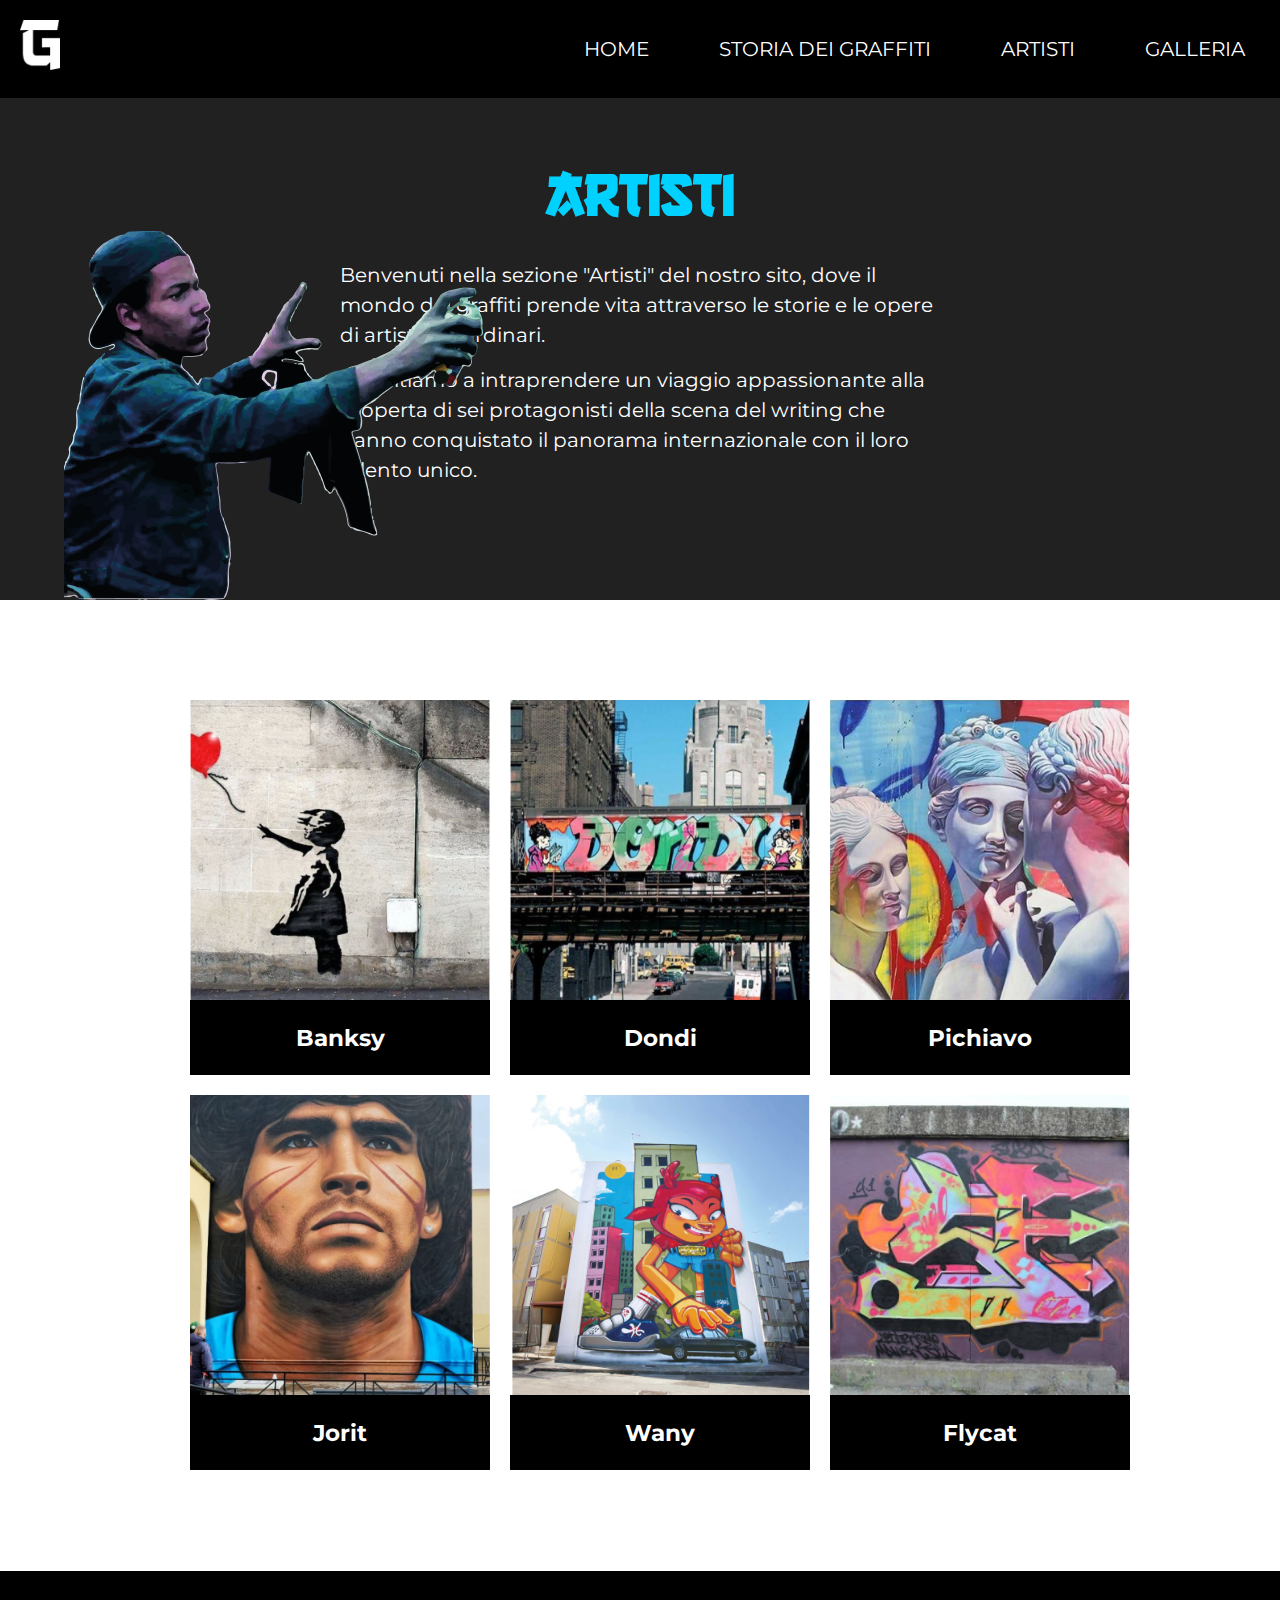
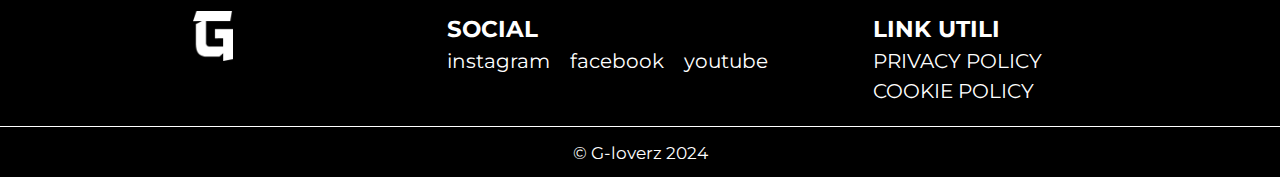
==== artisti.html @ 23b56a64 "Initial commit" ====
<!DOCTYPE html>
<html lang="en">

<head>
    <meta charset="UTF-8">
    <meta name="viewport" content="width=device-width, initial-scale=1.0">
    <title>G-Loverz</title>
    <link rel="preconnect" href="https://fonts.googleapis.com">
    <link rel="preconnect" href="https://fonts.gstatic.com" crossorigin>
    <link
        href="https://fonts.googleapis.com/css2?family=Inter:wght@100..900&family=Montserrat:ital,wght@0,100..900;1,100..900&display=swap"
        rel="stylesheet">
    <link rel="stylesheet" href="css/style.css">
</head>

<body>
    <header>
        <div class="container">
            <div class="inner-header">
                <div class="logo">
                    <a href="/"><img src="img/logo.png" alt=""></a>
                </div>
                <nav>
                    <ul class="menu">
                        <li class="menu-item"><a href="/">Home</a></li>
                        <li class="menu-item"><a href="">Storia dei graffiti</a></li>
                        <li class="menu-item"><a href="/artisti.html">Artisti</a></li>
                        <li class="menu-item"><a href="">Galleria</a></li>
                    </ul>
                </nav>
            </div>
        </div>

    </header>

    <main id="paginaartisti">
        <section class="sezioneartisti">
            <h1>Artisti</h1>
            <div class="descrizione">
                <p>Benvenuti nella sezione "Artisti" del nostro sito, dove il mondo dei graffiti prende vita attraverso
                    le storie e le opere di artisti straordinari.
                </p>
                <p>Vi invitiamo a intraprendere un viaggio appassionante alla scoperta di sei protagonisti della scena
                    del writing che hanno conquistato il panorama internazionale con il loro talento unico.</p>
            </div>
            <img class="dondino" src="img/dondino.png" alt="">
        </section>

        <section class="sezioneartistidue">
            <div class="artistidue">
                <div class="artista">
                    <div class="image"><img src="img/obanksy.jpg" alt=""></div>
                    <div class="nome">
                        <a class="stretched-link" href="#"><h3>Banksy</h3></a>
                    </div>
                </div>
                <div class="artista">
                    <div class="image"><img src="img/odondi.jpg" alt=""></div>
                    <div class="nome">
                        <h3>Dondi</h3>
                    </div>
                </div>
                <div class="artista">
                    <div class="image"><img src="img/opichiavo.jpg" alt=""></div>
                    <div class="nome">
                        <h3>Pichiavo</h3>
                    </div>
                </div>
                <div class="artista">
                    <div class="image"><img src="img/ojorit.jpg" alt=""></div>
                    <div class="nome">
                        <h3>Jorit</h3>
                    </div>
                </div>
                <div class="artista">
                    <div class="image"><img src="img/owany.jpg" alt=""></div>
                    <div class="nome">
                        <a class="stretched-link" href="/wany.html"><h3>Wany</h3></a>
                    </div>
                </div>
                <div class="artista">
                    <div class="image"><img src="img/ofly.jpg" alt=""></div>
                    <div class="nome">
                        <h3>Flycat</h3>
                    </div>
                </div>

            </div>


        </section>


    </main>
    <footer>

        <div class="row">

            <div class="col">
                <div class="logo">
                    <a href="/"><img src="img/logo.png" alt=""></a>
                </div>
            </div>
            <div class="col">
                <h3>social</h3>
                <div class="social-icons">
                    <a href="#">instagram</a>
                    <a href="#">facebook</a>
                    <a href="#">youtube</a>
                </div>
            </div>
            <div class="col">
                <h3>link utili</h3>
                <ul>
                    <li><a href="">PRIVACY POLICY</a></li>
                    <li><a href="">COOKIE POLICY</a></li>
                </ul>

            </div>

        </div>
        <div class="row copyright">
            <p><small>© G-loverz 2024</small></p>
        </div>

    </footer>







</body>

</html>
---- css/style.css ----
@font-face {
    font-family: "Gang of three";
    src: url('../font/go3v2.woff2');
}


* {
    margin: 0;
    padding: 0;
    box-sizing: border-box;
}



html {
    scroll-behavior: smooth;
}
html,
body {
    height: 100%;
}

body {
    font-family: 'Montserrat', sans-serif;
    font-size: 20px;
    line-height: 1.5;
}

h1,
h2,
h3,
h4,
h5,
h6 {
    font-family: 'Gang of three', sans-serif;
    font-weight: bold;
}

.container {
    max-width: 1400px;
    padding: 0 20px;
    margin: 0 auto;
}

a {
    text-decoration: none;
    color: #fff;
    ;
}


header {
    background-color: #000;
    position: fixed;
    width: 100%;
    top: 0 !important;
    z-index: 999;
}

.inner-header {
    display: flex;
    justify-content: space-between;
    align-items: center;
    padding: 20px 0;
}

.logo img {
    height: 50px;
}

.menu {
    list-style: none;
    display: flex;
    gap: 40px;
}



.menu-item a {
    padding: 10px 15px;
    text-transform: uppercase;
    display: block;
}

.menu-item a:hover {
    color: #00D1FF;
    border-bottom: 1px solid #00D1FF;

}

.menu-item.active a {
    color: #00D1FF;
    border-bottom: 1px solid #00D1FF;

}

.hero {
    min-height: 800px;
    background-color: #212121;
    padding-top: 100px;
    background-image: url("../img/pezzonota.jpg");
    background-size: cover;
    background-position: top center;
    position: relative;
    isolation: isolate;


}

.hero::before {
    content: "";
    width: 100%;
    height: 100%;
    background-color: rgba(0, 0, 0, 0.5);
    position: absolute;
    inset: 0;
    z-index: -1;
}


.titolo {
    color: #ffffff;
    font-size: 80px;
    margin-top: 150px;
}

.slogan {
    color: #00D1FF;
    font-size: 60px;
}

.descrizione {
    color: #ffffff;
    width: 600px;
    margin-top: 20px;


}

.descrizione p {
    margin-bottom: 15px;
}

.freccia img {
    width: 80px;
    height: 80px;

}

.freccia {
    animation: floating .5s ease-in-out infinite alternate;
    position: absolute;
    bottom: 30px;
    left: 50%;
    margin-left: -40px;
}

@keyframes floating {
    from {
        trannsform: translateY(0)
    }

    to {
        transform: translateY(-10px);
    }
}


#sezione-2,
#sezione-4 {
    background-color: #212121;
    padding: 80px 0;
    position: relative;
}

#sezione-2::before {
    content: "";
    width: 100%;
    background-image: url('../img/Group42.svg');
    background-size: contain;
    position: absolute;
    height: 100px;
    bottom: -90px;
}

.titolo2 {
    color: #00D1FF;
    font-size: 60px;


}


.row {
    display: flex;
}

.row.inverse {
    flex-direction: row-reverse;
}

.col {
    padding: 50px;
}

#sezione-2 p,
#sezione-4 p {
    margin: 20px 0;
    color: #fff;
}



.button {
    text-transform: uppercase;
    padding: 12px 24px;
    border-radius: 250px;
    font-weight: bold;
    display: inline-flex;
    align-items: center;
    margin-top: 40px;
}

.button.primary {
    background-color: #00D1FF;
}

.button img {
    margin-left: 15px;
    height: 20px;
}

.button.black {
    background-color: #212121;
}

.button-center {
    text-align: center;
}

/*inizio sessione artisti*/

.s-artisti {
    padding: 120px 0 50px 0;
}



.t-artisti {
    font-size: 60px;
    color: #212121;
    text-align: center;
    margin-bottom: 30px;
}

.volti {
    display: grid;
    grid-template-columns: repeat(3, 1fr);
}

.volti img {
    width: 100%;
    height: 100%;
    object-fit: cover;
}

footer {
    background-color: #000;
    border-top: 1px solid #fff;
    padding: 20px 0 0 0;
}

footer h3 {
    font-family: 'montserrat', sans-serif;
    text-transform: uppercase;
    color: #fff;

}


footer .col {
    flex: 1;
    padding: 20px;
}

footer .logo {
    text-align: center;
}



footer img {
    height: 50px;
}

footer ul {
    list-style: none;
}

.social-icons {
    display: flex;
    gap: 20px;
}

footer .copyright {
    border-top: 1px solid #fff;
    text-align: center;
    color: #fff;
    padding: 10px 0 !important;
}

footer .copyright p {
    width: 100%;
}

/* inizio sessione artisti*/

#paginaartisti .sezioneartisti {
    min-height: 600px;
    background-color: #212121;
    padding: 100px 50px;
    display: flex;
    flex-direction: column;
    justify-content: center;
    align-items: center;
    position: relative;
}

.sezioneartisti h1 {
    font-size: 60px;
    color: #00D1FF;
    padding-top: 50px;
}

.dondino {
    position: absolute;
    bottom: 0;
    left: 5%;
    height: ;


}

.sezioneartistidue {
    padding: 100px 0;
    min-height: 600px;
}

.artistidue {
    display: grid;
    grid-template-columns: repeat(3, 1fr);
    width: 900px;
    margin: 0 auto;
    gap: 20px
}

.artista {
    position: relative;
}

.artista .image {
    height: 300px;
    width: 300px;
}

.artista .image img {
    width: 100%;
    height: 100%;
    object-fit: cover;

}

.artista .nome {
    background-color: #000;
    color: #fff;
    text-align: center;
    padding: 20px;

}

.artista .nome h3 {
    font-family: montserrat, sans-serif !important;
}

.stretched-link ::after {
    position: absolute;
    inset: 0;
    z-index: 1;
    content: "";
}



/* pagina artista dedicata */


#paginaartista .s-uno {
    min-height: 550px;
    background-color: #212121;
    display: flex;
    justify-content: center;
    align-items: flex-end;
}


.col-5 {
    width: 50%;
    padding: 20px;
    position: relative;
}

.busto {
    position: absolute;
    bottom: -4px;
    width: 500px;
    left: 50%;
    margin-left: -200px;

}

.text-center {
    text-align: center;
}

.artist-name {
    color: #00D1FF;
    font-size: 60px;

}

.s-uno p {
    color: #fff;
    line-height: 1.5;
}

.s-due {
    padding: 100px 0;
}

.sfondo-nero {
    background-color: #212121;
    color: #fff;
}

.flex-column {
    display: flex;
    flex-direction: column;
}

.titolo-descrizione {
    color: #00D1FF;
    font-size: 60px;
    line-height: 1.2;
    padding-top: 60px;
}

.badge {
    background-color: #00D1FF;
    color: #fff;
    text-transform: uppercase;
    text-align: center;
    position: absolute;
    top: 0;
    left: 0;
    width: 150px;
    padding: 10px;
    border-radius: 0 250px 250px 0;
    font-weight: bold;

}

.s-due p {
    padding-top: 20px;
    line-height: 1.5;
}
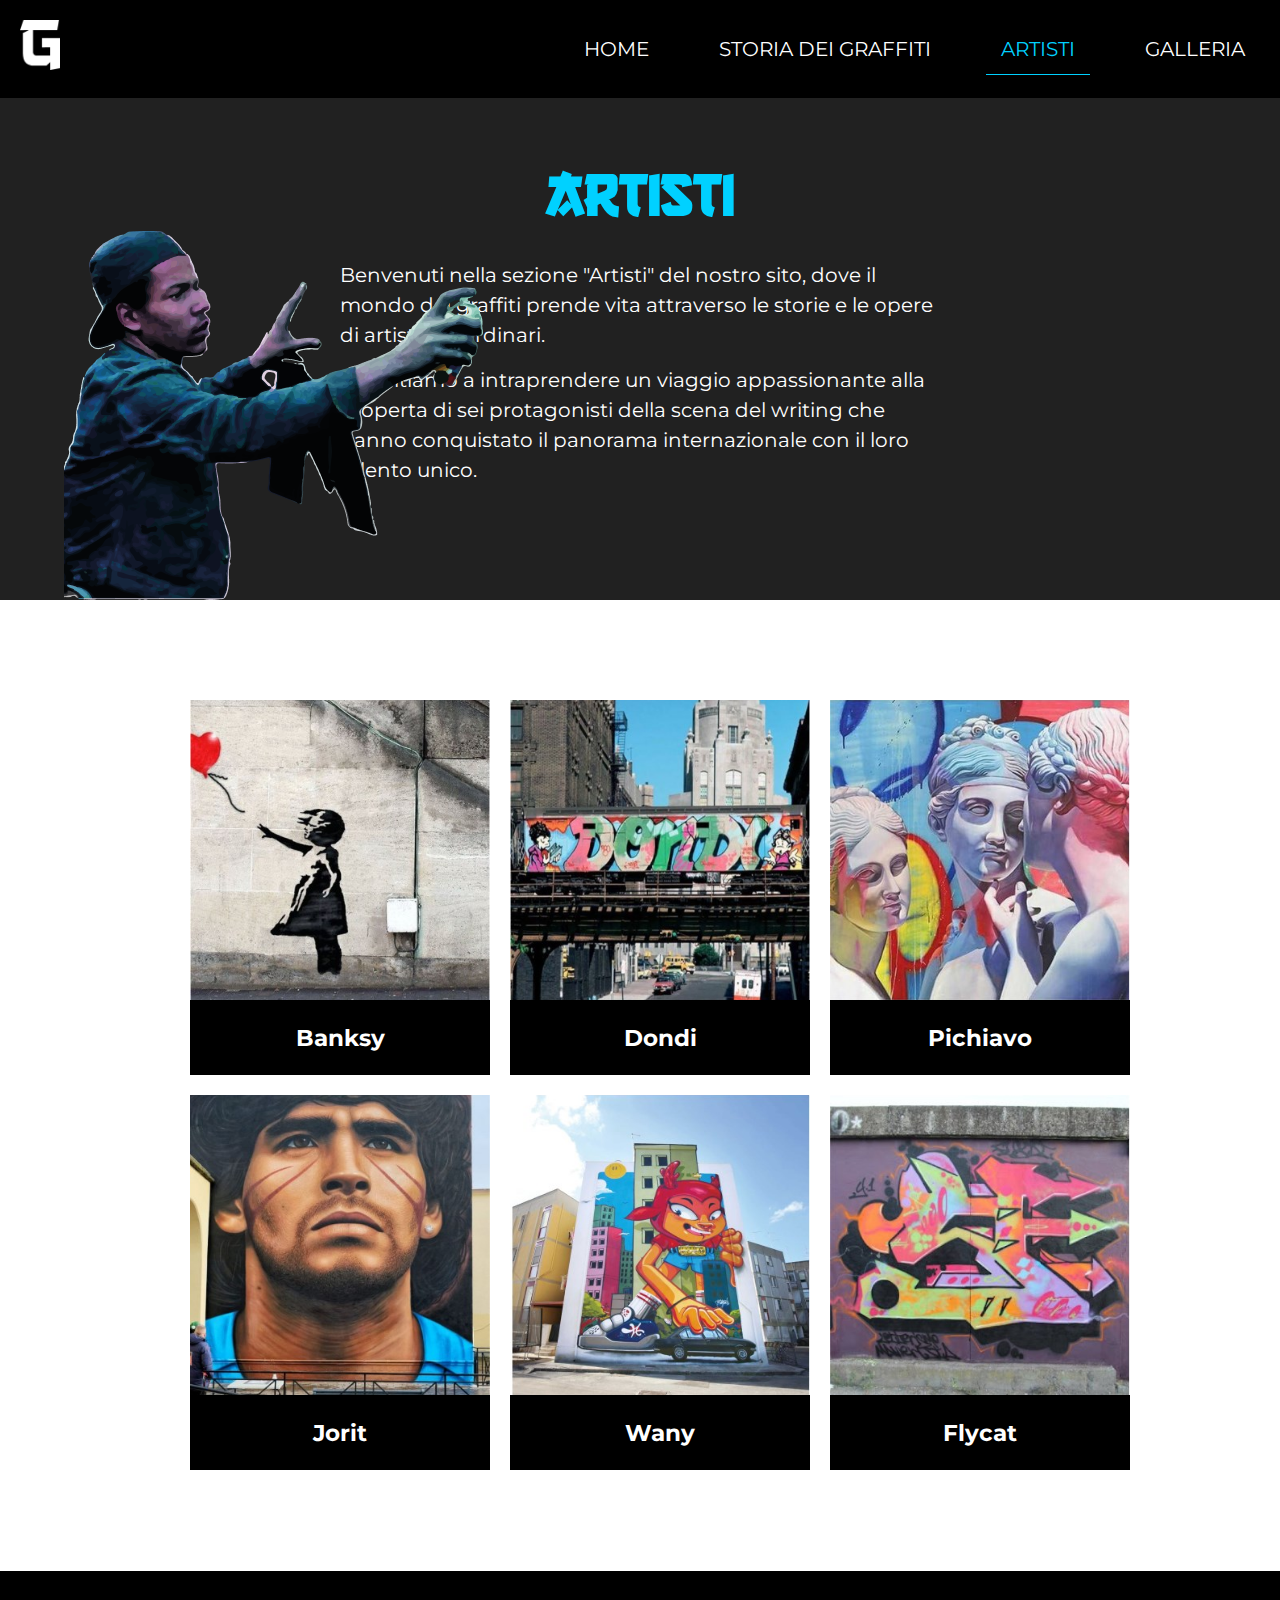
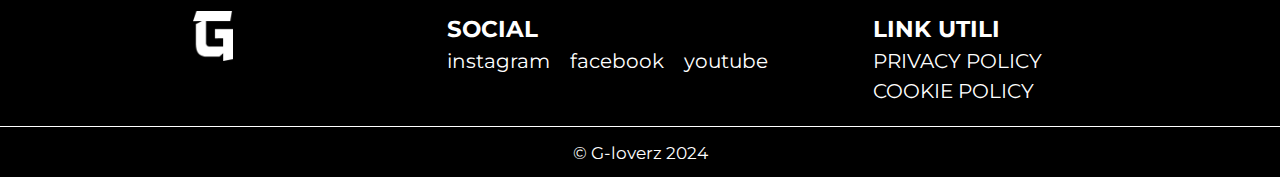
==== commit e432ed18: "responsive header - ridimensionate immagini" ====
--- a/artisti.html
+++ b/artisti.html
@@ -4,7 +4,7 @@
 <head>
     <meta charset="UTF-8">
     <meta name="viewport" content="width=device-width, initial-scale=1.0">
-    <title>G-Loverz</title>
+    <title>G-Loverz | Artisti</title>
     <link rel="preconnect" href="https://fonts.googleapis.com">
     <link rel="preconnect" href="https://fonts.gstatic.com" crossorigin>
     <link
@@ -20,14 +20,17 @@
                 <div class="logo">
                     <a href="/"><img src="img/logo.png" alt=""></a>
                 </div>
-                <nav>
+                <nav class="menu-nav">
                     <ul class="menu">
                         <li class="menu-item"><a href="/">Home</a></li>
-                        <li class="menu-item"><a href="">Storia dei graffiti</a></li>
-                        <li class="menu-item"><a href="/artisti.html">Artisti</a></li>
-                        <li class="menu-item"><a href="">Galleria</a></li>
+                        <li class="menu-item"><a href="storia.html">Storia dei graffiti</a></li>
+                        <li class="menu-item active"><a href="artisti.html">Artisti</a></li>
+                        <li class="menu-item"><a href="galleria.html">Galleria</a></li>
                     </ul>
                 </nav>
+                <span class="hamburger">
+                    <img src="img/uil_bars.png" onclick="openNav()" alt="">
+                </span>
             </div>
         </div>
 
@@ -49,39 +52,45 @@
         <section class="sezioneartistidue">
             <div class="artistidue">
                 <div class="artista">
-                    <div class="image"><img src="img/obanksy.jpg" alt=""></div>
+                    <div class="image"><img src="img/artisti/obanksy.jpg" alt=""></div>
                     <div class="nome">
-                        <a class="stretched-link" href="#"><h3>Banksy</h3></a>
+                        <a class="stretched-link" href="#">
+                            <h3>Banksy</h3>
+                        </a>
                     </div>
                 </div>
                 <div class="artista">
-                    <div class="image"><img src="img/odondi.jpg" alt=""></div>
+                    <div class="image"><img src="img/artisti/odondi.jpg" alt=""></div>
                     <div class="nome">
                         <h3>Dondi</h3>
                     </div>
                 </div>
                 <div class="artista">
-                    <div class="image"><img src="img/opichiavo.jpg" alt=""></div>
+                    <div class="image"><img src="img/artisti/opichiavo.jpg" alt=""></div>
                     <div class="nome">
                         <h3>Pichiavo</h3>
                     </div>
                 </div>
                 <div class="artista">
-                    <div class="image"><img src="img/ojorit.jpg" alt=""></div>
+                    <div class="image"><img src="img/artisti/ojorit.jpg" alt=""></div>
                     <div class="nome">
                         <h3>Jorit</h3>
                     </div>
                 </div>
                 <div class="artista">
-                    <div class="image"><img src="img/owany.jpg" alt=""></div>
+                    <div class="image"><img src="img/artisti/owany.jpg" alt=""></div>
                     <div class="nome">
-                        <a class="stretched-link" href="/wany.html"><h3>Wany</h3></a>
+                        <a class="stretched-link" href="wany.html">
+                            <h3>Wany</h3>
+                        </a>
                     </div>
                 </div>
                 <div class="artista">
-                    <div class="image"><img src="img/ofly.jpg" alt=""></div>
+                    <div class="image"><img src="img/artisti/ofly.jpg" alt=""></div>
                     <div class="nome">
-                        <h3>Flycat</h3>
+                        <a class="stretched-link" href="flycat.html">
+                            <h3>Flycat</h3>
+                        </a>
                     </div>
                 </div>
 
@@ -126,7 +135,22 @@
     </footer>
 
 
+    <div id="mynav" class="overlay">
+        <a href="javascript:void(0)" class="close-btn" onclick="closeNav()">&times;
+        </a>
+        <div class="overlay-content">
+            <nav class="nav-overlay">
+                <ul class="menu-overlay">
+                    <li class="menu-item"><a href="index.html">Home</a></li>
+                    <li class="menu-item"><a href="storia.html">Storia dei graffiti</a></li>
+                    <li class="menu-item active"><a href="artisti.html">Artisti</a></li>
+                    <li class="menu-item"><a href="galleria.html">Galleria</a></li>
+                </ul>
+            </nav>
+        </div>
 
+    </div>
+    <script src="js/main.js"></script>
 
 
 
--- a/css/style.css
+++ b/css/style.css
@@ -15,6 +15,7 @@
 html {
     scroll-behavior: smooth;
 }
+
 html,
 body {
     height: 100%;
@@ -24,6 +25,8 @@
     font-family: 'Montserrat', sans-serif;
     font-size: 20px;
     line-height: 1.5;
+    position: relative;
+
 }
 
 h1,
@@ -68,7 +71,9 @@
     height: 50px;
 }
 
-.menu {
+
+
+.menu-nav .menu {
     list-style: none;
     display: flex;
     gap: 40px;
@@ -76,29 +81,33 @@
 
 
 
-.menu-item a {
+.menu-nav .menu-item a {
     padding: 10px 15px;
     text-transform: uppercase;
     display: block;
 }
 
-.menu-item a:hover {
+.menu-nav .menu-item a:hover {
     color: #00D1FF;
     border-bottom: 1px solid #00D1FF;
 
 }
 
-.menu-item.active a {
+.menu-nav .menu-item.active a {
     color: #00D1FF;
     border-bottom: 1px solid #00D1FF;
 
+}
+
+.hamburger {
+    display: none;
 }
 
 .hero {
     min-height: 800px;
     background-color: #212121;
     padding-top: 100px;
-    background-image: url("../img/pezzonota.jpg");
+    background-image: url("../img/home/pezzonota.jpg");
     background-size: cover;
     background-position: top center;
     position: relative;
@@ -176,7 +185,7 @@
 #sezione-2::before {
     content: "";
     width: 100%;
-    background-image: url('../img/Group42.svg');
+    background-image: url('../img/home/Group42.svg');
     background-size: contain;
     position: absolute;
     height: 100px;
@@ -256,6 +265,7 @@
 .volti {
     display: grid;
     grid-template-columns: repeat(3, 1fr);
+    gap: 20px;
 }
 
 .volti img {
@@ -316,7 +326,7 @@
 /* inizio sessione artisti*/
 
 #paginaartisti .sezioneartisti {
-    min-height: 600px;
+    max-width: 100%;
     background-color: #212121;
     padding: 100px 50px;
     display: flex;
@@ -400,6 +410,7 @@
     display: flex;
     justify-content: center;
     align-items: flex-end;
+    overflow: hidden;
 }
 
 
@@ -411,13 +422,19 @@
 
 .busto {
     position: absolute;
-    bottom: -4px;
-    width: 500px;
+    bottom: -10px;
+    max-width: 100%;
     left: 50%;
     margin-left: -200px;
 
 }
 
+.busto img {
+    width: 100%;
+    height: 100%;
+    object-fit: contain;
+}
+
 .text-center {
     text-align: center;
 }
@@ -428,9 +445,11 @@
 
 }
 
-.s-uno p {
+
+.bio {
     color: #fff;
     line-height: 1.5;
+    padding-bottom: 50px;
 }
 
 .s-due {
@@ -469,7 +488,178 @@
 
 }
 
+
 .s-due p {
     padding-top: 20px;
     line-height: 1.5;
+}
+
+.badge p {
+    padding: 0
+}
+
+
+
+/* inizio galleria */
+
+#pagina-galleria .cover {
+    background-color: #212121;
+    height: 600px;
+    color: #00D1FF;
+    font-size: 60px;
+    display: flex;
+    align-items: center;
+    justify-content: center;
+}
+
+.raccolta-foto {
+    color: #fff;
+    font-weight: bold;
+    text-transform: uppercase;
+    padding: 100px 0;
+
+
+}
+
+.filtri {
+    display: flex;
+    gap: 80px;
+    justify-content: center;
+    align-items: center;
+    padding-bottom: 100px;
+
+}
+
+.filtri li {
+    background-color: #000000;
+    padding: 12px 20px;
+
+
+}
+
+.item.active {
+    background-color: #00D1FF;
+}
+
+.galleria {
+    display: grid;
+    gap: 20px;
+    grid-template-columns: repeat(3, 1fr);
+}
+
+.galleria .image {
+    height: 400px;
+
+}
+
+.galleria img {
+    height: 100%;
+    width: 100%;
+    object-fit: cover;
+}
+
+.hide {
+    display: none;
+}
+
+/* modal */
+
+.modal {
+    display: none;
+    position: fixed;
+    z-index: 9999;
+    left: 0;
+    top: 0;
+    width: 100%;
+    height: 100%;
+    overflow: auto;
+    background-color: rgba(0, 0, 0, 0.8);
+}
+
+.close {
+    color: #fff;
+    position: absolute;
+    top: 20px;
+    right: 30px;
+    font-size: 30px;
+    font-weight: bold;
+    cursor: pointer;
+}
+
+.modal-content {
+    display: flex;
+    justify-content: center;
+    align-items: center;
+    height: 100%;
+}
+
+.modal img {
+    max-width: 80%;
+    max-height: 80%;
+}
+
+
+.overlay {
+display: none;
+    position: fixed;
+    z-index: 9999;
+    left: 0;
+    top: 0;
+    width: 100%;
+    height: 100%;
+    overflow: auto;
+    background-color: #000;
+}
+
+.overlay-content {
+    display: flex;
+    width: 100%;
+    height: 100%;
+    justify-content: center;
+    align-items: center;
+}
+
+.overlay .menu-item a {
+    font-size: 36px;
+    padding: 20px 0;
+    display: block;
+}
+
+.overlay .menu-item a:hover {
+
+    color: #00D1FF;
+    border-bottom: 1px solid #00D1FF;
+
+
+}
+
+.overlay .menu-item.active a{
+    color: #00D1FF;
+    border-bottom: 1px solid #00D1FF;
+ 
+}
+
+.overlay .menu-overlay {
+    list-style: none;
+
+}
+
+.close-btn {
+    position: absolute;
+    font-size: 32px;
+    right: 30px;
+    top: 30px;
+
+}
+
+/* responsive */
+
+@media (max-width:768px) {
+    .menu-nav {
+        display: none;
+    }
+
+    .hamburger {
+        display: block;
+    }
 }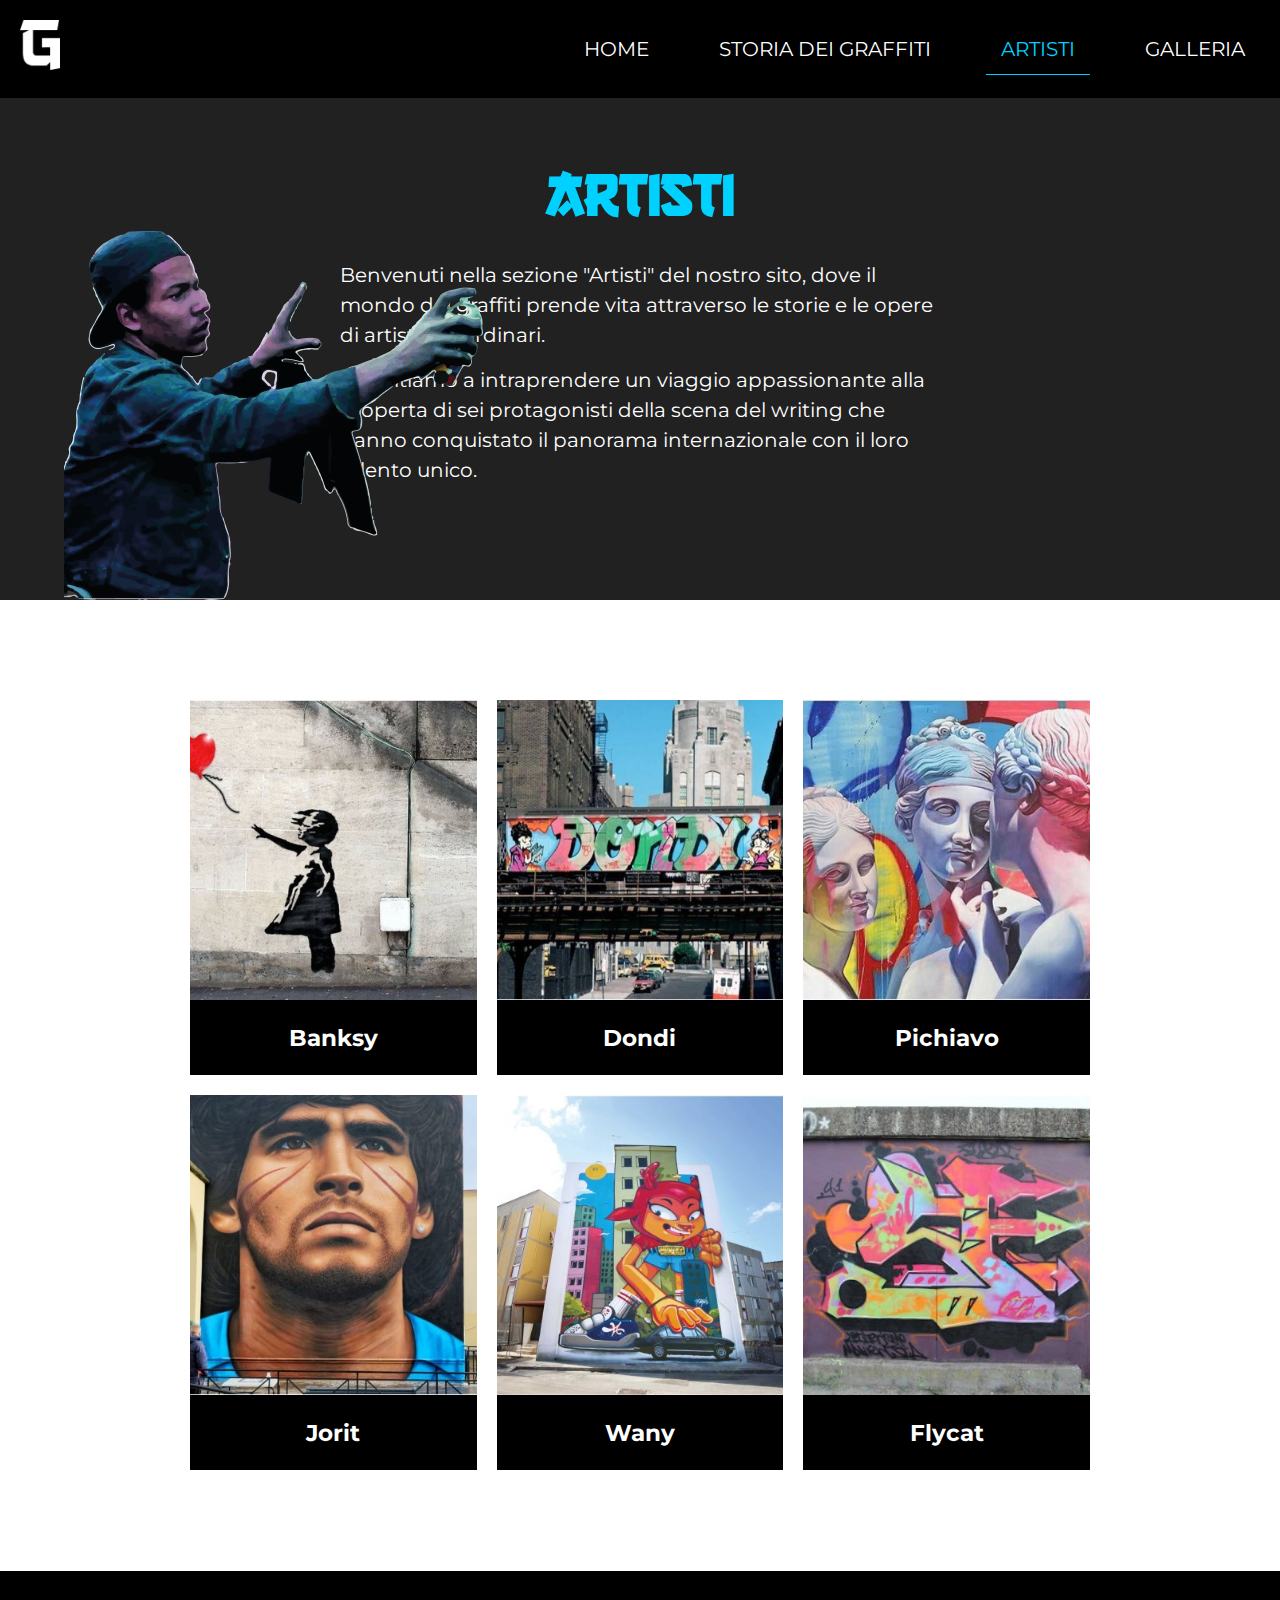
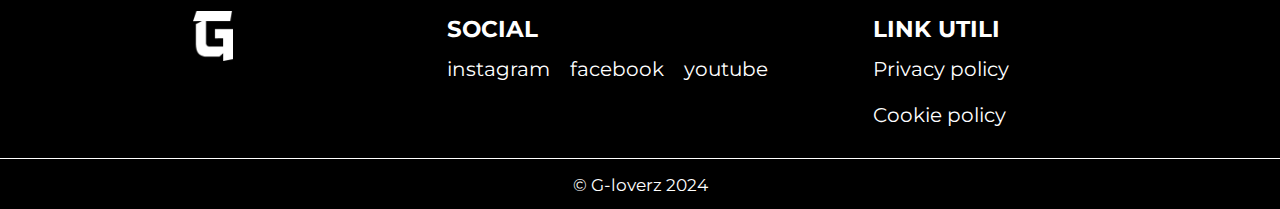
==== commit 7507fcb7: "responsive - fix link nav" ====
--- a/artisti.html
+++ b/artisti.html
@@ -18,11 +18,11 @@
         <div class="container">
             <div class="inner-header">
                 <div class="logo">
-                    <a href="/"><img src="img/logo.png" alt=""></a>
+                    <a href="./"><img src="img/logo.png" alt=""></a>
                 </div>
                 <nav class="menu-nav">
                     <ul class="menu">
-                        <li class="menu-item"><a href="/">Home</a></li>
+                        <li class="menu-item"><a href="./">Home</a></li>
                         <li class="menu-item"><a href="storia.html">Storia dei graffiti</a></li>
                         <li class="menu-item active"><a href="artisti.html">Artisti</a></li>
                         <li class="menu-item"><a href="galleria.html">Galleria</a></li>
@@ -101,28 +101,32 @@
 
 
     </main>
+   
     <footer>
 
         <div class="row">
 
-            <div class="col">
+            <div class="col col-33">
                 <div class="logo">
-                    <a href="/"><img src="img/logo.png" alt=""></a>
+                    <a href="./"><img src="img/logo.png" alt=""></a>
                 </div>
             </div>
-            <div class="col">
+            <div class=" col col-33">
                 <h3>social</h3>
-                <div class="social-icons">
-                    <a href="#">instagram</a>
-                    <a href="#">facebook</a>
-                    <a href="#">youtube</a>
-                </div>
+
+                <ul class="social-icons">
+                    <li><a href="#">instagram</a></li>
+                    <li><a href="#">facebook</a></li>
+                    <li> <a href="#">youtube</a></li>
+                </ul>
+
+
             </div>
-            <div class="col">
+            <div class="col col-33">
                 <h3>link utili</h3>
-                <ul>
-                    <li><a href="">PRIVACY POLICY</a></li>
-                    <li><a href="">COOKIE POLICY</a></li>
+                <ul class="link-utili">
+                    <li><a href="">Privacy policy</a></li>
+                    <li><a href="">Cookie policy</a></li>
                 </ul>
 
             </div>
@@ -134,14 +138,13 @@
 
     </footer>
 
-
     <div id="mynav" class="overlay">
         <a href="javascript:void(0)" class="close-btn" onclick="closeNav()">&times;
         </a>
         <div class="overlay-content">
             <nav class="nav-overlay">
                 <ul class="menu-overlay">
-                    <li class="menu-item"><a href="index.html">Home</a></li>
+                    <li class="menu-item"><a href="./">Home</a></li>
                     <li class="menu-item"><a href="storia.html">Storia dei graffiti</a></li>
                     <li class="menu-item active"><a href="artisti.html">Artisti</a></li>
                     <li class="menu-item"><a href="galleria.html">Galleria</a></li>
--- a/css/style.css
+++ b/css/style.css
@@ -140,7 +140,7 @@
 
 .descrizione {
     color: #ffffff;
-    width: 600px;
+    max-width: 600px;
     margin-top: 20px;
 
 
@@ -202,6 +202,7 @@
 
 .row {
     display: flex;
+    flex-wrap: wrap;
 }
 
 .row.inverse {
@@ -209,7 +210,20 @@
 }
 
 .col {
-    padding: 50px;
+    padding: 20px;
+}
+
+.col-50{
+    width: 50%;
+
+}
+
+.col-60 {
+    width: 60%;
+}
+
+.col-40 {
+    width: 40%;
 }
 
 #sezione-2 p,
@@ -247,7 +261,7 @@
     text-align: center;
 }
 
-/*inizio sessione artisti*/
+/*inizio sezione artisti*/
 
 .s-artisti {
     padding: 120px 0 50px 0;
@@ -289,8 +303,12 @@
 
 
 footer .col {
-    flex: 1;
+    
     padding: 20px;
+}
+
+.col-33 {
+    width: 33.33%;
 }
 
 footer .logo {
@@ -309,8 +327,22 @@
 
 .social-icons {
     display: flex;
-    gap: 20px;
-}
+
+}
+ .link-utili a {
+    padding: 8px 0;
+    display: block; 
+    
+
+ }
+
+.social-icons a {
+    padding: 8px 0;
+    display: block;
+    margin-right: 20px;
+}
+
+
 
 footer .copyright {
     border-top: 1px solid #fff;
@@ -352,25 +384,27 @@
 }
 
 .sezioneartistidue {
-    padding: 100px 0;
+    padding: 100px 20px;
     min-height: 600px;
 }
 
 .artistidue {
     display: grid;
     grid-template-columns: repeat(3, 1fr);
-    width: 900px;
+    max-width: 900px;
     margin: 0 auto;
     gap: 20px
 }
 
 .artista {
     position: relative;
+    
 }
 
 .artista .image {
     height: 300px;
     width: 300px;
+    width: 100%;
 }
 
 .artista .image img {
@@ -523,16 +557,21 @@
 
 .filtri {
     display: flex;
-    gap: 80px;
-    justify-content: center;
+    gap: 20px;
     align-items: center;
     padding-bottom: 100px;
-
-}
+    flex-wrap: wrap;
+    justify-content: center;
+    
+    }
+
 
 .filtri li {
     background-color: #000000;
     padding: 12px 20px;
+    width: 300px;
+    text-align: center;
+
 
 
 }
@@ -652,6 +691,79 @@
 
 }
 
+/* inizio storia dei graffiti */
+
+#pagina-storia .cover {
+    background-color: #212121;
+    background-image: url(../img/storia/tunnel.jpg);
+    background-size:cover;
+    background-position: bottom center;
+    height: 600px;
+    color: #00D1FF;
+    font-size: 60px;
+    display: flex;
+    align-items: center;
+    justify-content: center;
+    position: relative;
+    isolation: isolate;
+
+}
+
+#pagina-storia .w5 {
+   background-color: #212121;
+   color: #fff;
+   padding: 50px 0;
+
+}
+
+  #pagina-storia .cover::before {
+    content: "";
+    width: 100%;
+    height: 100%;
+    background-color: rgba(0, 0, 0, 0.5);
+    position: absolute;
+    inset: 0;
+    z-index: -1;
+}
+
+.w5 h2 {
+    color: #00D1FF;
+    font-size: 40px;
+
+}
+
+.graffiti-moviment h2 {
+    margin-bottom: 32px;
+}
+
+.graffiti-moviment p{
+    margin-bottom: 20px;
+    line-height: 1.5;
+
+
+}
+
+.img-fluid {
+    max-width: 100%;
+    max-height: 600px;
+    margin: auto;
+    display: block;
+}
+
+
+.p-100{
+    padding: 100px 0;
+}
+
+.w-space {
+    min-height: 500px;
+}
+
+.w-space p {
+    margin-bottom: 30px;
+}
+
+
 /* responsive */
 
 @media (max-width:768px) {
@@ -662,4 +774,84 @@
     .hamburger {
         display: block;
     }
+
+    .col-50, .col-33, .col-60, .col-40 {
+        width: 100%;
+    }
+
+    .titolo {
+        font-size: 60px;
+        margin-top: 50px;
+    }
+
+    .slogan {
+        font-size: 40px;
+    }
+
+    .freccia {
+       margin-left: -35px;
+    }
+.freccia img {
+    width:70px ;
+    height:70px ;
+}
+
+.titolo2{
+    font-size: 40px;
+}
+
+.volti {
+    grid-template-columns: 1fr;
+}
+
+.t-artisti {
+    font-size: 40px;
+}
+
+footer .logo {
+    text-align: left;
+}
+.social-icons {
+    display: block;
+}
+
+.social-icons a {
+    margin-right: 0;
+}
+
+.dondino {
+    display: none;
+}
+
+
+.sezioneartisti h1{
+font-size: 40px;
+}
+
+.artistidue {
+    grid-template-columns: 1fr;
+}
+
+.galleria {
+    grid-template-columns: 1fr;
+}
+
+#pagina-galleria .cover {
+    font-size: 40px;
+}
+
+
+.filtri li {
+    width: 100%;
+}
+
+#sezione-2::before {
+    background-repeat: no-repeat;
+
+}
+
+.cover h2 {
+    font-size: 40px;
+}
+
 }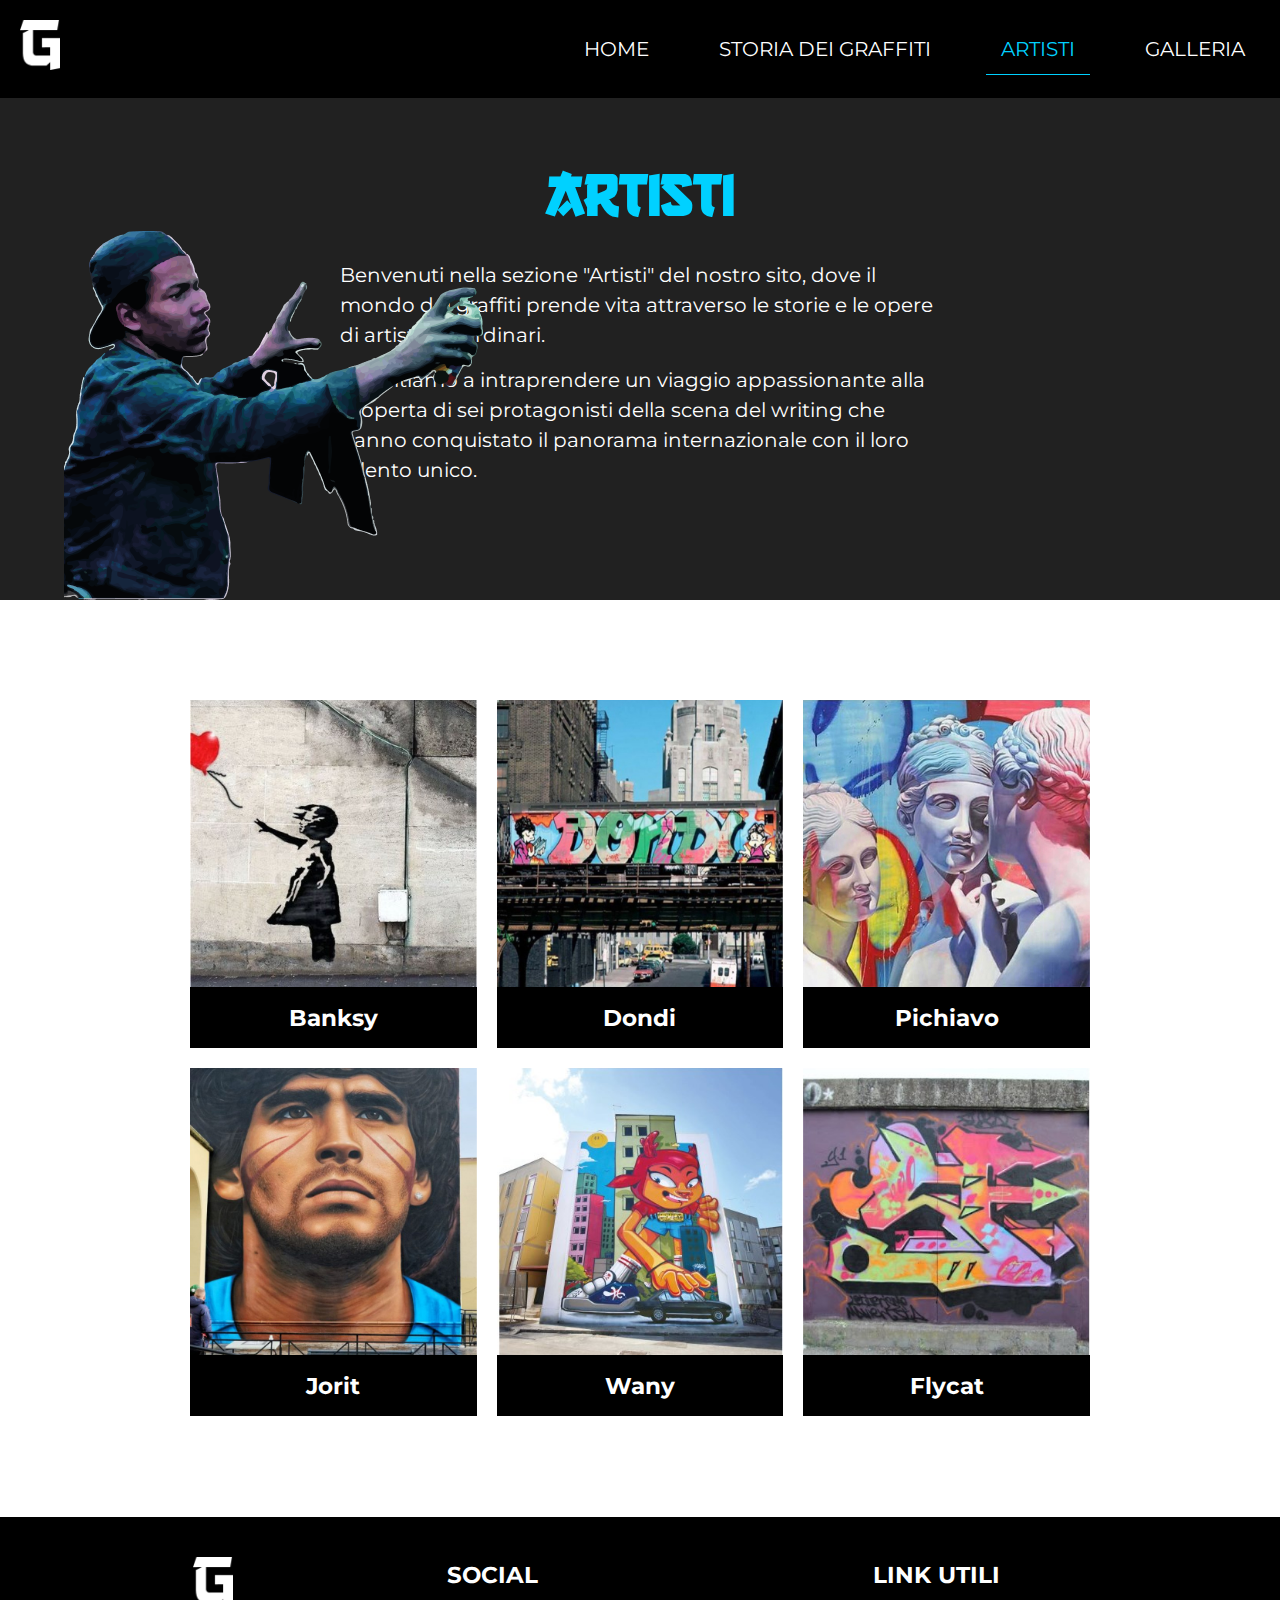
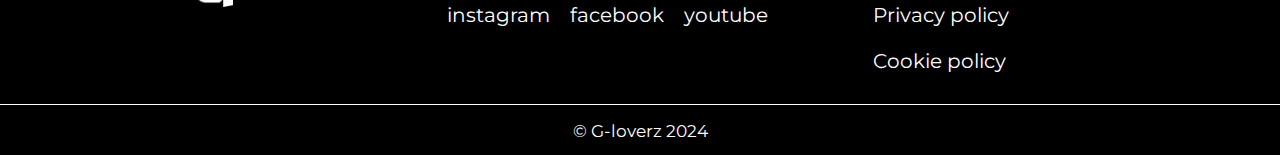
==== commit abb1aa63: "aggiunte pagine artista - designUP" ====
--- a/artisti.html
+++ b/artisti.html
@@ -73,8 +73,9 @@
                 </div>
                 <div class="artista">
                     <div class="image"><img src="img/artisti/ojorit.jpg" alt=""></div>
-                    <div class="nome">
-                        <h3>Jorit</h3>
+                    <div class="nome"> <a class="stretched-link" href="jorit.html">
+                            <h3>Jorit</h3>
+                        </a>
                     </div>
                 </div>
                 <div class="artista">
@@ -101,7 +102,7 @@
 
 
     </main>
-   
+
     <footer>
 
         <div class="row">
--- a/css/style.css
+++ b/css/style.css
@@ -403,14 +403,15 @@
 
 .artista .image {
     height: 300px;
-    width: 300px;
-    width: 100%;
+    width: 100%;
+   
 }
 
 .artista .image img {
     width: 100%;
     height: 100%;
     object-fit: cover;
+    border-bottom: 13px solid #000;
 
 }
 
@@ -418,7 +419,9 @@
     background-color: #000;
     color: #fff;
     text-align: center;
-    padding: 20px;
+    border-bottom: 13px solid #000;
+   
+
 
 }
 
@@ -445,23 +448,39 @@
     justify-content: center;
     align-items: flex-end;
     overflow: hidden;
-}
-
-
-.col-5 {
-    width: 50%;
-    padding: 20px;
+    padding-top: 100px;
+    
+}
+
+
+.relative{
     position: relative;
 }
 
-.busto {
-    position: absolute;
+
+
+  .busto {
+   position: absolute;
     bottom: -10px;
     max-width: 100%;
-    left: 50%;
-    margin-left: -200px;
-
-}
+    left: 30%;
+    /* margin-left: -200px; */
+}
+     
+
+.busto-m{
+    display: none;
+}
+
+.mr-wany{
+    background-image: url('../img/bustowany.png')
+}
+
+.flycat{
+    background-image: url('../img/bustofly.png')
+}
+
+
 
 .busto img {
     width: 100%;
@@ -528,6 +547,8 @@
     line-height: 1.5;
 }
 
+
+
 .badge p {
     padding: 0
 }
@@ -685,9 +706,9 @@
 
 .close-btn {
     position: absolute;
-    font-size: 32px;
-    right: 30px;
-    top: 30px;
+    font-size: 50px;
+    right: 18px;
+    top: 5px;
 
 }
 
@@ -706,6 +727,7 @@
     justify-content: center;
     position: relative;
     isolation: isolate;
+    
 
 }
 
@@ -762,6 +784,8 @@
 .w-space p {
     margin-bottom: 30px;
 }
+
+
 
 
 /* responsive */
@@ -840,6 +864,9 @@
     font-size: 40px;
 }
 
+.oreder-m {
+ order: 2;
+}
 
 .filtri li {
     width: 100%;
@@ -851,7 +878,28 @@
 }
 
 .cover h2 {
-    font-size: 40px;
+    font-size: 32px;
+}
+
+#paginaartista .s-uno {
+    padding-top: 100px;
+}
+
+.busto {
+    display: none;
+}
+
+.busto-m{
+    width: 300px;
+    height: 300px;
+    border-radius: 50%;
+    border: 4px solid #00D1FF;
+    display: block;
+    overflow: hidden;
+    background-position: center center;
+    background-size: cover;
+    background-repeat: no-repeat;
+    margin: 0 auto
 }
 
 }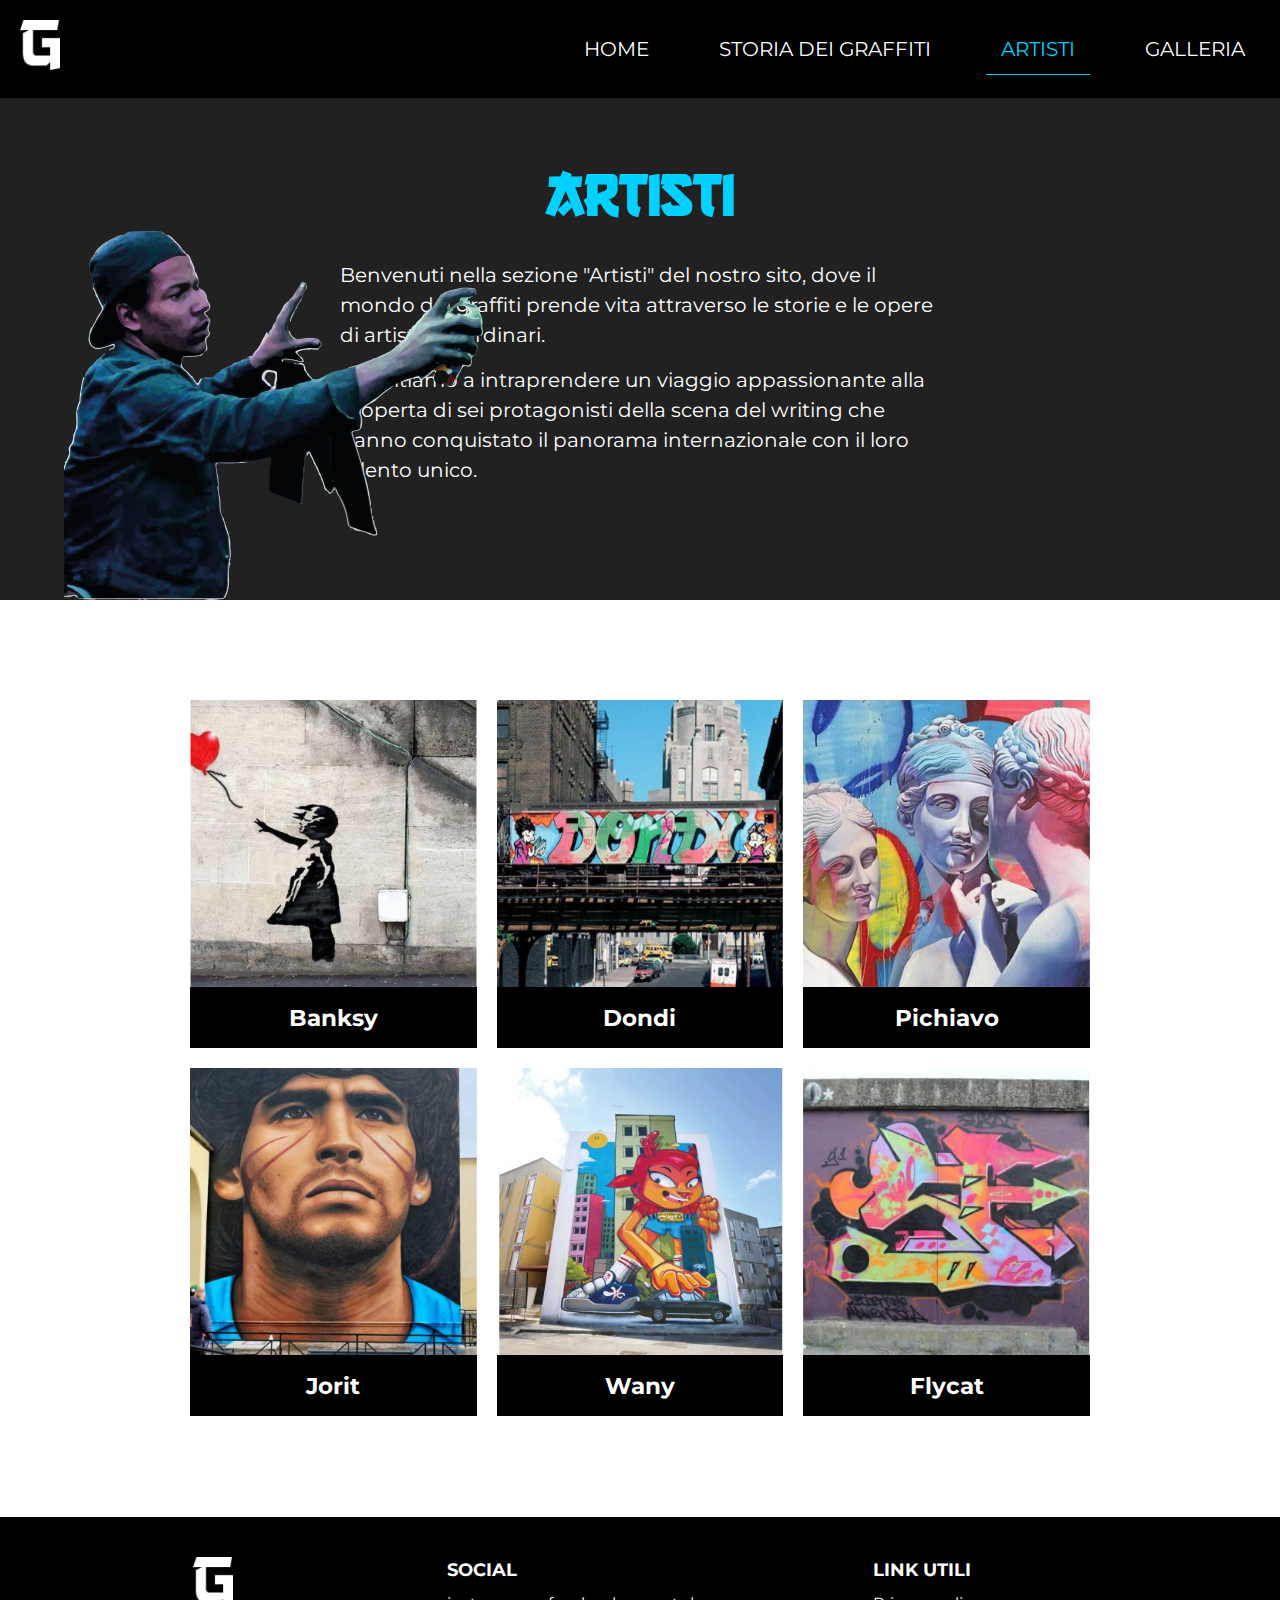
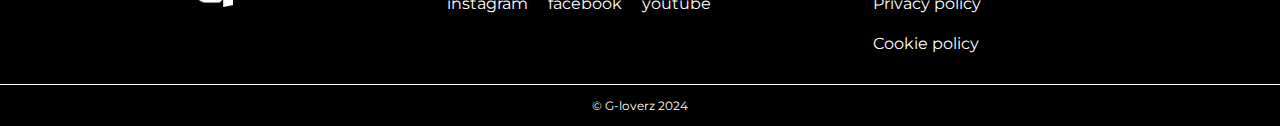
==== commit 541a97e2: "completato pagine artista" ====
--- a/artisti.html
+++ b/artisti.html
@@ -28,9 +28,9 @@
                         <li class="menu-item"><a href="galleria.html">Galleria</a></li>
                     </ul>
                 </nav>
-                <span class="hamburger">
+                <a href="javascript:void(0)" class="hamburger">
                     <img src="img/uil_bars.png" onclick="openNav()" alt="">
-                </span>
+                </a>
             </div>
         </div>
 
@@ -53,8 +53,8 @@
             <div class="artistidue">
                 <div class="artista">
                     <div class="image"><img src="img/artisti/obanksy.jpg" alt=""></div>
-                    <div class="nome">
-                        <a class="stretched-link" href="#">
+                    <div class="nome"> 
+                        <a class="stretched-link" href="banksy.html">
                             <h3>Banksy</h3>
                         </a>
                     </div>
@@ -62,13 +62,16 @@
                 <div class="artista">
                     <div class="image"><img src="img/artisti/odondi.jpg" alt=""></div>
                     <div class="nome">
-                        <h3>Dondi</h3>
+                        <a class="stretched-link" href="dondi.html" > <h3>Dondi</h3> </a>
+                       
                     </div>
                 </div>
                 <div class="artista">
                     <div class="image"><img src="img/artisti/opichiavo.jpg" alt=""></div>
                     <div class="nome">
-                        <h3>Pichiavo</h3>
+                        <a class="stretched-link" href="pichiavo.html"><h3>Pichiavo</h3></a>
+                        
+                        
                     </div>
                 </div>
                 <div class="artista">
--- a/css/style.css
+++ b/css/style.css
@@ -298,6 +298,7 @@
     font-family: 'montserrat', sans-serif;
     text-transform: uppercase;
     color: #fff;
+    font-size: 18px;
 
 }
 
@@ -323,6 +324,7 @@
 
 footer ul {
     list-style: none;
+   font-size: 16px;
 }
 
 .social-icons {
@@ -332,6 +334,7 @@
  .link-utili a {
     padding: 8px 0;
     display: block; 
+    font-size: 16px;
     
 
  }
@@ -340,6 +343,7 @@
     padding: 8px 0;
     display: block;
     margin-right: 20px;
+    font-size: 16px;
 }
 
 
@@ -349,6 +353,7 @@
     text-align: center;
     color: #fff;
     padding: 10px 0 !important;
+    font-size: 14px;
 }
 
 footer .copyright p {
@@ -440,6 +445,10 @@
 
 /* pagina artista dedicata */
 
+.pb-50 {
+    padding-bottom: 50px;
+}
+
 
 #paginaartista .s-uno {
     min-height: 550px;
@@ -466,21 +475,52 @@
     left: 30%;
     /* margin-left: -200px; */
 }
+
+
+.align-items-center{
+    align-items: center;
+}
      
-
 .busto-m{
-    display: none;
-}
+    width: 300px;
+    height: 300px;
+    border-radius: 50%;
+    border: 4px solid #00D1FF;
+    display: block;
+    overflow: hidden;
+    background-position: center center;
+    background-size: cover;
+    background-repeat: no-repeat;
+    margin: 0 auto
+}
+
 
 .mr-wany{
-    background-image: url('../img/bustowany.png')
+    background-image: url('../img/busto-wany.png')
 }
 
 .flycat{
-    background-image: url('../img/bustofly.png')
-}
-
-
+    background-image: url('../img/busto-fly.png')
+}
+
+.jorit {
+    background-image: url('../img/busto-jorit.png')
+}
+
+
+.banksy{
+    background-image: url('../img/busto-banksy.png')
+}
+
+
+.dondi{
+    background-image: url('../img/busto-dondi.png')
+}
+
+
+.pichiavo{
+    background-image: url('../img/busto-pichiavo.png')
+}
 
 .busto img {
     width: 100%;
@@ -592,6 +632,7 @@
     padding: 12px 20px;
     width: 300px;
     text-align: center;
+    cursor: pointer;
 
 
 
@@ -609,6 +650,7 @@
 
 .galleria .image {
     height: 400px;
+    position: relative;
 
 }
 
@@ -616,6 +658,16 @@
     height: 100%;
     width: 100%;
     object-fit: cover;
+    cursor: pointer;
+}
+
+ .galleria .descrizione {
+    background-color: #000;
+    position: absolute;
+    bottom: 0;
+    padding: 20px;
+    width: 100%;
+    font-size: 16px;
 }
 
 .hide {
@@ -731,7 +783,7 @@
 
 }
 
-#pagina-storia .w5 {
+#pagina-storia #w5 {
    background-color: #212121;
    color: #fff;
    padding: 50px 0;
@@ -748,7 +800,7 @@
     z-index: -1;
 }
 
-.w5 h2 {
+#w5 h2 {
     color: #00D1FF;
     font-size: 40px;
 
@@ -885,21 +937,8 @@
     padding-top: 100px;
 }
 
-.busto {
-    display: none;
-}
-
-.busto-m{
-    width: 300px;
-    height: 300px;
-    border-radius: 50%;
-    border: 4px solid #00D1FF;
-    display: block;
-    overflow: hidden;
-    background-position: center center;
-    background-size: cover;
-    background-repeat: no-repeat;
-    margin: 0 auto
-}
+
+
+
 
 }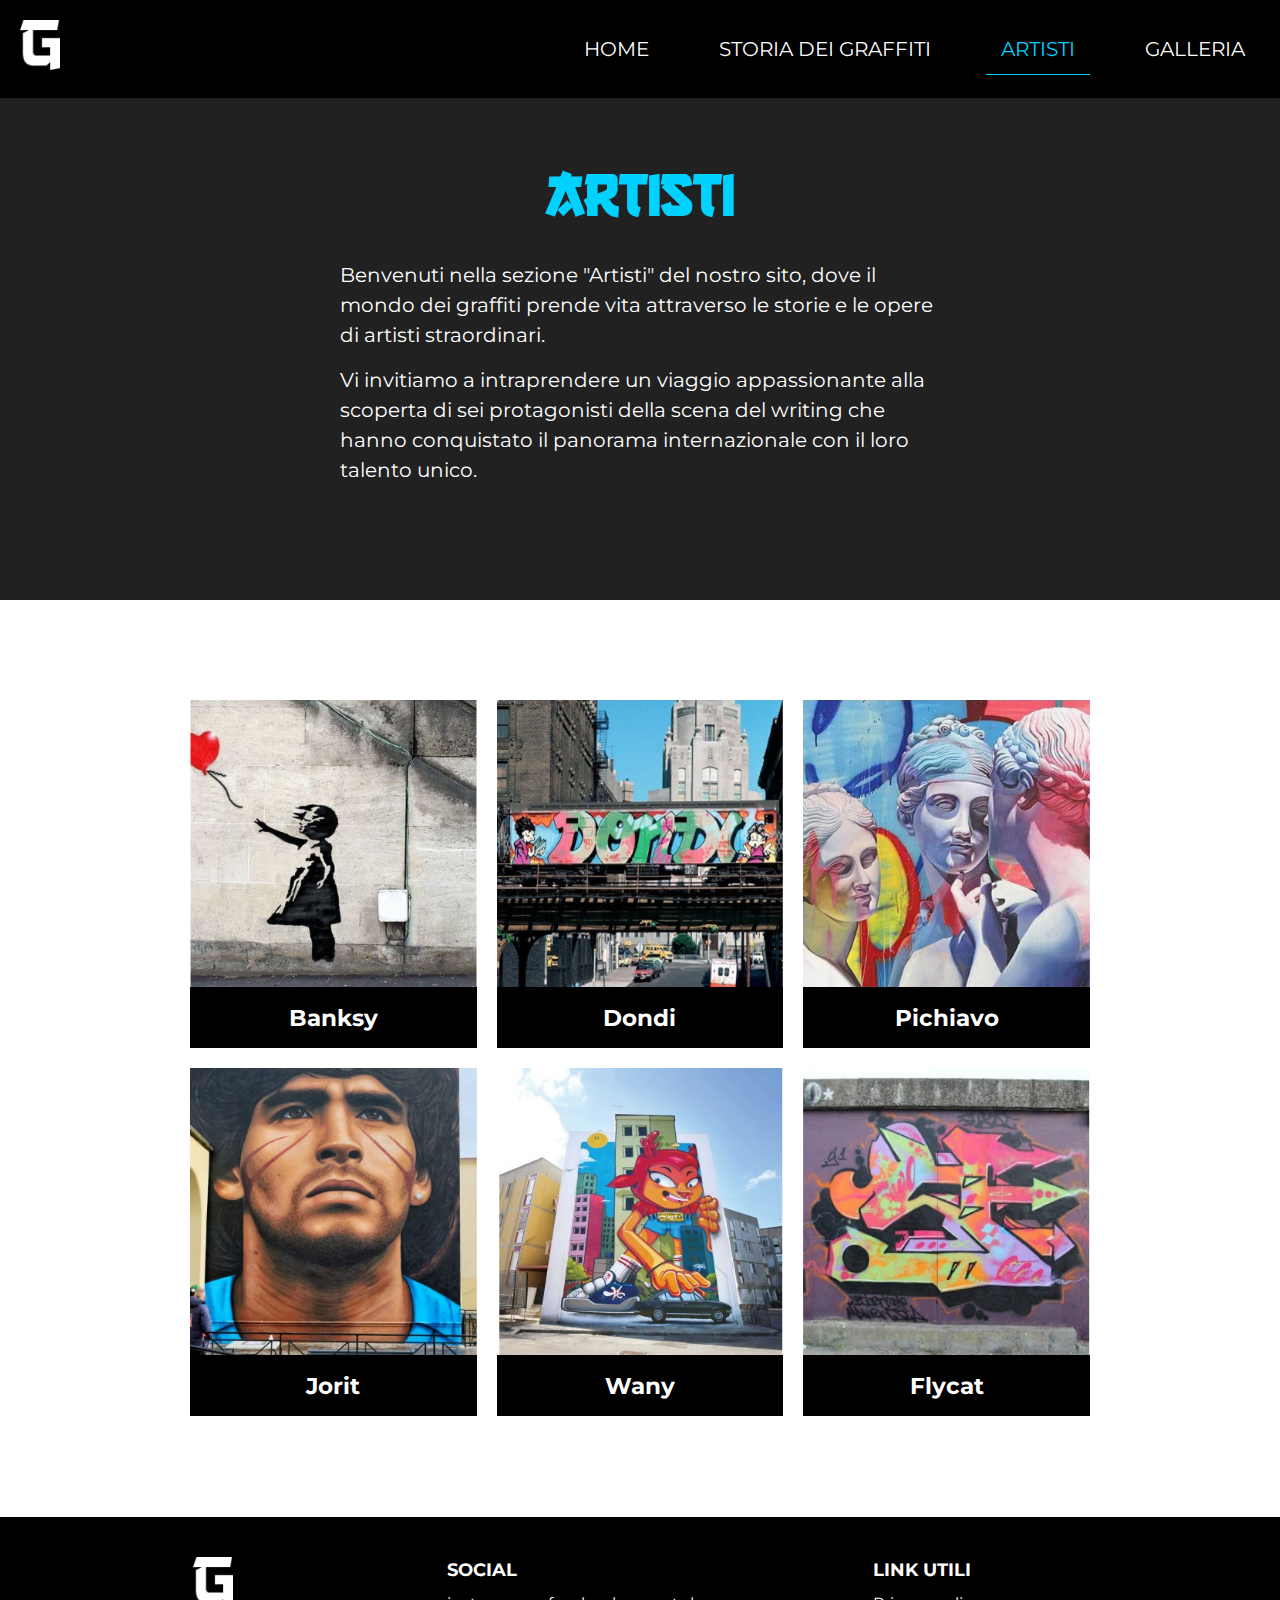
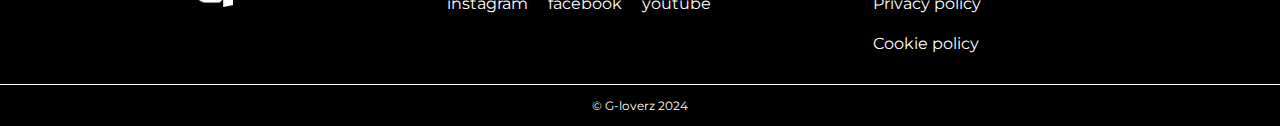
==== commit fa068d15: "delete image ".dondino"" ====
--- a/artisti.html
+++ b/artisti.html
@@ -46,7 +46,7 @@
                 <p>Vi invitiamo a intraprendere un viaggio appassionante alla scoperta di sei protagonisti della scena
                     del writing che hanno conquistato il panorama internazionale con il loro talento unico.</p>
             </div>
-            <img class="dondino" src="img/dondino.png" alt="">
+        
         </section>
 
         <section class="sezioneartistidue">
--- a/css/style.css
+++ b/css/style.css
@@ -166,7 +166,7 @@
 
 @keyframes floating {
     from {
-        trannsform: translateY(0)
+        transform: translateY(0)
     }
 
     to {
@@ -379,14 +379,7 @@
     padding-top: 50px;
 }
 
-.dondino {
-    position: absolute;
-    bottom: 0;
-    left: 5%;
-    height: ;
-
-
-}
+
 
 .sezioneartistidue {
     padding: 100px 20px;
@@ -491,7 +484,7 @@
     background-position: center center;
     background-size: cover;
     background-repeat: no-repeat;
-    margin: 0 auto
+   margin: 0 auto;
 }
 
 
@@ -510,7 +503,9 @@
 
 .banksy{
     background-image: url('../img/busto-banksy.png')
-}
+
+}
+
 
 
 .dondi{
@@ -884,6 +879,15 @@
     font-size: 40px;
 }
 
+.artist-name {
+    font-size: 50px;
+}
+
+.titolo-descrizione {
+font-size: 50px;
+}
+
+
 footer .logo {
     text-align: left;
 }
